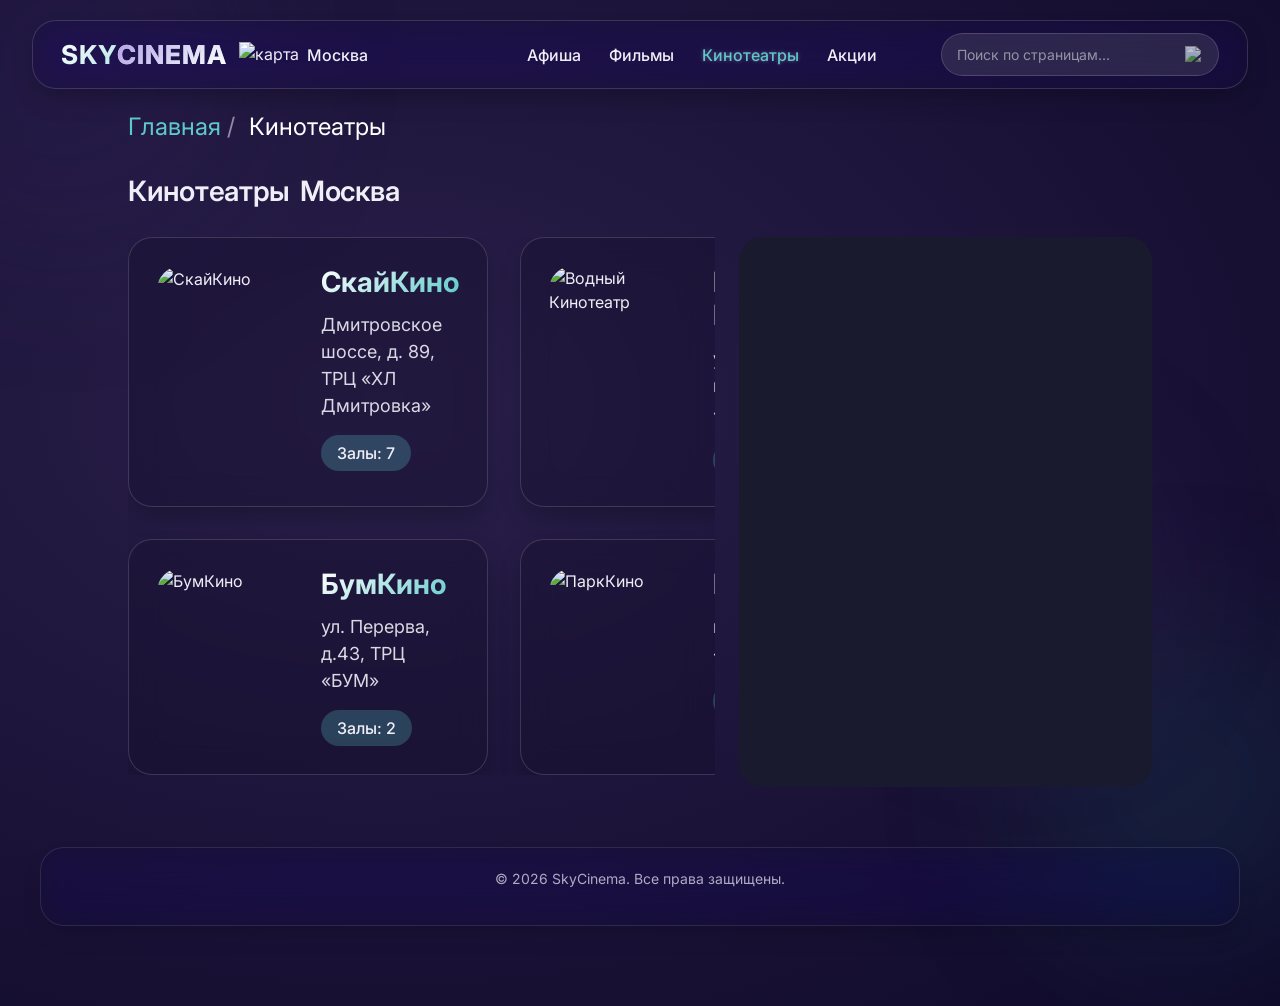
==== pages/cinema.html @ 468c53c6 "Add files via upload" ====
<!DOCTYPE html>
<html lang="ru">

<head>
    <meta charset="UTF-8">
    <meta name="viewport" content="width=device-width, initial-scale=1.0, user-scalable=yes">
    <title>SkyCinema — Кинотеатры</title>
    <link rel="stylesheet" href="../bootstrap/css/bootstrap.min.css">
    <link rel="stylesheet" href="../css/style.css">
    <link rel="stylesheet" href="../css/carts.css">
    <link rel="stylesheet" href="../css/modal.css">
    <link rel="stylesheet" href="../css/large.css">
    <link rel="stylesheet" href="../css/laptop.css">
    <link rel="stylesheet" href="../css/mobile.css">
    <link rel="shortcut icon" href="../media/favicon.ico">
    <script src="https://api-maps.yandex.ru/2.1/?apikey=a239d242-d6cf-4985-a459-db777a291348&lang=ru_RU"></script>
</head>

<body>
    <div class="orb orb-1"></div>
    <div class="orb orb-2"></div>
    <div class="orb orb-3"></div>

    <header class="glass">
        <div class="logo-city-group">
            <div class="logo">SKY<span>CINEMA</span></div>
            <div class="city-selector">
                <img src="../media/map.png" alt="карта" height="25">
                <select id="citySelectHeader" class="glass-select"></select>
            </div>
        </div>
        <nav>
            <ul>
                <li><a href="../index.html">Афиша</a></li>
                <li><a href="films.html">Фильмы</a></li>
                <li><a href="#" class="active">Кинотеатры</a></li>
                <li><a href="stocks.html">Акции</a></li>
            </ul>
        </nav>
        <div class="header-right">
            <div class="search-box">
                <input type="text" id="searchInput" placeholder="Поиск по страницам..." class="glass-input">
                <img src="../media/magnifier.png" alt="Поиск" class="search-icon">
            </div>
        </div>
    </header>

    <main class="cinemas-main">
        <div class="container-fluid px-lg-5 px-md-4 px-3">
            <div class="breadcrumbs">
                <a href="../index.html">Главная</a> /
                <span>Кинотеатры</span>
            </div>
            <h2 class="section-title">Кинотеатры <span id="currentCityName">Москвы</span></h2>
            <div class="row g-4">
                <div class="col-lg-7 col-md-12">
                    <div class="cinemas-list" id="cinemasList"></div>
                </div>
                <div class="col-lg-5 col-md-12">
                    <div class="cinemas-map">
                        <div id="map" style="height: 550px; width: 100%; border-radius: 24px;"></div>
                    </div>
                </div>
            </div>
        </div>
    </main>

    <footer class="glass">
        <p>© 2026 SkyCinema. Все права защищены.</p>
    </footer>

    <script src="../bootstrap/js/bootstrap.bundle.min.js"></script>
    <script src="../js/data.js"></script>
    <script src="../js/utils.js"></script>
    <script src="../js/header.js"></script>
    <script src="../js/cinema.js"></script>
</body>

</html>
---- css/style.css ----
@import url('https://fonts.googleapis.com/css2?family=Inter:opsz,wght@14..32,300;14..32,400;14..32,600;14..32,800&display=swap');

* {
    margin: 0;
    padding: 0;
    box-sizing: border-box;
}

:root {
    --deep-bg: #0a0718;
    --accent-soft-teal: #5dc9c9;
    --accent-muted-lavender: #b5a1e6;
    --glass-bg: rgba(20, 15, 45, 0.35);
    --glass-border: rgba(255, 255, 255, 0.15);
    --text-light: #f0eef7;
    --card-radius: 24px;
}

body {
    font-family: 'Inter', sans-serif;
    background: radial-gradient(ellipse at 30% 40%, #2a1f4a, #0f0a2a) !important;
    color: var(--text-light);
    min-height: 100vh;
    overflow-x: hidden;
    padding-bottom: 60px;
}

/* Орбы */
.orb {
    position: fixed;
    border-radius: 50%;
    filter: blur(80px);
    z-index: -2;
    opacity: 0.2;
    animation: floatOrb 30s infinite alternate ease-in-out;
}

.orb-1 {
    width: 30vw;
    height: 30vw;
    background: #3b2a6b;
    top: -15vh;
    left: -10vw;
}

.orb-2 {
    width: 25vw;
    height: 25vw;
    background: #1e5f6b;
    bottom: -5vh;
    right: -5vw;
    animation-delay: -10s;
}

.orb-3 {
    width: 20vw;
    height: 20vw;
    background: #6b3b7a;
    top: 50%;
    left: 70%;
    animation-duration: 40s;
    opacity: 0.15;
}

@keyframes floatOrb {
    0% { transform: translate(0, 0) scale(1); }
    100% { transform: translate(3%, 5%) scale(1.1); }
}

/* Glass-эффект */
.glass {
    background: var(--glass-bg);
    backdrop-filter: blur(16px) saturate(180%);
    -webkit-backdrop-filter: blur(16px);
    border: 1px solid var(--glass-border);
    border-radius: var(--card-radius);
    box-shadow: 0 12px 28px -8px rgba(0, 0, 0, 0.3);
}

/* Хедер (общий) */
header {
    display: flex;
    justify-content: space-between;
    align-items: center;
    padding: 12px 28px;
    margin: 20px 32px;
    position: sticky;
    top: 20px;
    z-index: 100;
    background: rgba(10, 7, 24, 0.55);
    backdrop-filter: blur(20px);
    border-radius: var(--card-radius);
}

.logo {
    font-size: 26px;
    font-weight: 750;
    letter-spacing: 1px;
    background: linear-gradient(135deg, #fff, var(--accent-soft-teal));
    -webkit-background-clip: text;
    background-clip: text;
    color: transparent;
}

.logo span {
    background: linear-gradient(135deg, var(--accent-muted-lavender), #fff);
    -webkit-background-clip: text;
    background-clip: text;
    color: transparent;
}

nav ul {
    display: flex;
    gap: 28px;
    list-style: none;
    margin: 0;
    padding: 0;
}

nav ul li a {
    text-decoration: none;
    color: var(--text-light);
    font-weight: 500;
    transition: 0.2s;
}

nav ul li a:hover,
nav ul li a.active {
    color: var(--accent-soft-teal);
    text-shadow: 0 0 4px rgba(255, 255, 255, 0.3);
}

.header-right {
    display: flex;
    align-items: center;
    gap: 20px;
}

/* Поиск */
.search-box {
    display: flex;
    align-items: center;
    gap: 8px;
    background: rgba(255, 255, 255, 0.1);
    backdrop-filter: blur(8px);
    border: 1px solid var(--glass-border);
    border-radius: 40px;
    padding: 4px 15px;
}

.glass-input {
    background: transparent;
    border: none;
    padding: 6px 0;
    width: 220px;
    color: white;
    font-family: inherit;
    font-size: 14px;
    outline: none;
}

.glass-input::placeholder {
    color: rgba(255, 255, 255, 0.5);
}

.search-icon {
    width: 18px;
    height: 18px;
    opacity: 0.7;
    cursor: pointer;
}

.glass-input:focus {
    border-color: var(--accent-soft-teal);
    background: rgba(255, 255, 255, 0.15);
}

/* Город */
.logo-city-group {
    display: flex;
    align-items: center;
    gap: 12px;
}

.city-selector {
    display: flex;
    align-items: center;
    gap: 4px;
    background: transparent !important;
    border: none !important;
    box-shadow: none !important;
    backdrop-filter: none !important;
    padding: 0;
}

.city-selector select {
    background: transparent !important;
    border: none !important;
    box-shadow: none !important;
    backdrop-filter: none !important;
    color: var(--text-light);
    font-weight: 500;
    font-size: 16px;
    padding: 4px 16px 4px 4px;
    width: auto;
    cursor: pointer;
    appearance: none;
    -webkit-appearance: none;
    -moz-appearance: none;
}

.city-selector select option {
    background: #1a1a2e;
    color: white;
}

.glass-select {
    background: rgba(255, 255, 255, 0.1);
    backdrop-filter: blur(8px);
    border: 1px solid var(--glass-border);
    border-radius: 60px;
    padding: 10px 24px;
    color: white;
    font-size: 18px;
    font-weight: 500;
    cursor: pointer;
    min-width: 160px;
}

.glass-select option {
    background: #1a1a2e;
    color: white;
}

/* Hero */
.hero {
    display: flex;
    justify-content: space-between;
    align-items: center;
    padding: 40px 48px;
    margin-top: 24px;
    background: linear-gradient(112deg, rgba(0, 0, 0, 0.6), rgba(30, 20, 50, 0.4)), url('../media/films/dune.png');
    background-size: cover;
    background-position: center 30%;
    border-radius: var(--card-radius);
}

.hero-content {
    max-width: 55%;
}

.hero h1 {
    font-size: 56px;
    font-weight: 800;
    line-height: 1.2;
    margin: 20px 0 12px;
}

.hero p {
    font-size: 16px;
    line-height: 1.5;
    opacity: 0.85;
    margin-bottom: 28px;
}

.hero-btns {
    display: flex;
    gap: 14px;
}

.btn-primary,
.btn-secondary {
    padding: 10px 28px;
    border-radius: 40px;
    font-weight: 700;
    border: none;
    cursor: pointer;
    transition: 0.2s;
}

.btn-primary {
    background: var(--accent-soft-teal);
    color: #0a0718;
    box-shadow: 0 0 6px rgba(93, 201, 201, 0.4);
}

.btn-primary:hover {
    transform: scale(1.02);
    background: #fff;
    color: black;
}

.btn-secondary {
    background: rgba(255, 255, 255, 0.1);
    backdrop-filter: blur(8px);
    border: 1px solid rgba(255, 255, 255, 0.25);
    color: white;
}
.btn-secondary:hover {
    background: rgba(255,255,255,0.3);
    color: white;
}

/* Основные секции */
main {
    padding: 0 80px;
}

.movie-grid {
    margin-top: 70px;
    margin-bottom: 70px;
}

.section-title {
    font-size: 28px;
    margin-bottom: 28px;
    font-weight: 600;
    letter-spacing: -0.3px;
    display: flex;
    align-items: center;
    gap: 10px;
}

/* Календарь (базовые стили) */
.calendar-glass {
    padding: 20px;
    border-radius: var(--card-radius);
}

.calendar-header {
    display: flex;
    justify-content: space-between;
    align-items: center;
    margin-bottom: 18px;
    font-weight: 600;
    font-size: 1.2rem;
}

.icon-btn {
    background: none;
    border: none;
    width: 32px;
    height: 32px;
    border-radius: 50%;
    cursor: pointer;
    display: flex;
    align-items: center;
    justify-content: center;
}

.icon-btn:hover {
    background: rgba(93, 201, 201, 0.3);
    transform: scale(1.05);
}

.calendar-weekdays {
    display: grid;
    grid-template-columns: repeat(7, 1fr);
    text-align: center;
    margin-bottom: 8px;
    font-weight: 500;
    font-size: 13px;
    opacity: 0.7;
}

.calendar-days {
    display: grid;
    grid-template-columns: repeat(7, 1fr);
    gap: 6px;
}

.calendar-day {
    aspect-ratio: 1;
    display: flex;
    align-items: center;
    justify-content: center;
    border-radius: 40px;
    background: rgba(255, 255, 255, 0.03);
    cursor: pointer;
    font-weight: 500;
    font-size: 14px;
    width: 44px;
    margin: 0 auto;
}

.calendar-day:not(.empty):hover {
    background: rgba(93, 201, 201, 0.25);
    transform: scale(1.02);
}

.calendar-day.selected {
    background: var(--accent-soft-teal);
    color: #0a0718;
    font-weight: bold;
    box-shadow: 0 0 6px rgba(93, 201, 201, 0.5);
}

.empty {
    background: none;
    cursor: default;
}

/* Блок расписания и сеансы */
.schedule-wrapper {
    display: flex;
    gap: 40px;
    flex-wrap: wrap;
    margin-top: 40px;
}

.sessions-container {
    flex: 1;
    min-width: 280px;
    padding: 20px;
}

.cinema-tabs {
    display: flex;
    flex-wrap: wrap;
    gap: 10px;
    margin-bottom: 20px;
}

.cinema-tab {
    background: rgba(255, 255, 255, 0.05);
    border: 1px solid var(--glass-border);
    border-radius: 40px;
    padding: 6px 18px;
    cursor: pointer;
    transition: 0.2s;
}

.cinema-tab.active {
    background: var(--accent-soft-teal);
    color: #0a0718;
    border-color: var(--accent-soft-teal);
}

.session-item {
    background: rgba(255, 255, 255, 0.05);
    border-radius: 20px;
    padding: 12px 15px;
    margin-bottom: 12px;
    display: flex;
    justify-content: space-between;
    align-items: center;
    flex-wrap: wrap;
    gap: 10px;
}

.session-time {
    font-weight: 700;
    font-size: 18px;
    color: var(--accent-soft-teal);
}

.session-movie {
    font-weight: 500;
    flex: 1;
}

.btn-buy {
    background: var(--accent-soft-teal);
    border: none;
    padding: 6px 20px;
    border-radius: 30px;
    color: #0a0718;
    cursor: pointer;
    font-weight: 600;
}

.btn-buy:disabled {
    background: #555;
    cursor: not-allowed;
    opacity: 0.5;
}

.btn-buy:hover {
    background: #fff;
    color: #0a0718;
}

#confirmTicket {
    background: var(--accent-soft-teal);
    color: #0a0718;
    border: none;
}
#confirmTicket:hover {
    background: #fff;
    color: #0a0718;
}

.placeholder {
    opacity: 0.6;
    font-style: italic;
    padding: 16px 0;
    font-size: 14px;
}

/* Страница отдельного фильма */
.movie-detail {
    display: flex;
    gap: 40px;
    padding: 30px;
    margin-top: 30px;
    margin-bottom: 30px;
    flex-wrap: wrap;
}
.movie-detail-poster {
    flex: 1 1 300px;
    min-width: 250px;
    max-width: 480px;
    margin-right: 6em;
    position: relative;
}
.movie-detail-poster img {
    width: 100%;
    height: auto;
    border-radius: 20px;
}
.movie-detail-info {
    flex: 1;
}
.movie-detail-info h1 {
    font-size: 32px;
    margin-bottom: 12px;
}
.detail-meta {
    display: flex;
    gap: 20px;
    margin: 15px 0;
    flex-wrap: wrap;
}
.detail-actors, .detail-description {
    margin-top: 15px;
}
.movie-schedule {
    margin-top: 30px;
}

/* Кастомная карусель */
.custom-carousel {
    position: relative;
    margin: 0 -10px;
    padding: 10px 0;
}
.carousel-track-wrapper {
    overflow: hidden;
    padding: 10px 0;
}
.carousel-track {
    display: flex;
    gap: 20px;
    transition: opacity 0.15s ease;
    justify-content: flex-start;
}
.carousel-track .movie-card {
    flex: 0 0 auto;
    width: 200px;
}
.carousel-track .movie-card:hover {
    transform: translateY(-6px);
    border-color: var(--accent-soft-teal);
}
.carousel-track .poster {
    width: 100%;
    aspect-ratio: 2 / 3;
    background-size: cover;
    background-position: center;
    border-radius: 18px;
    margin-bottom: 14px;
    position: relative;
}
.carousel-track .movie-info {
    flex: 1;
    display: flex;
    flex-direction: column;
}
.carousel-track .movie-info h3 {
    font-size: 15px;
    font-weight: 600;
    line-height: 1.3;
    margin-bottom: 6px;
    max-height: 40px;
    overflow: hidden;
    min-height: 40px;
}
.carousel-track .movie-info p {
    font-size: 13px;
    line-height: 1.4;
    opacity: 0.7;
    margin-bottom: 12px;
    max-height: 34px;
    overflow: hidden;
    min-height: 34px;
}
.carousel-track .card-footer {
    gap: 8px;
    padding-top: 8px;
}
.gallery-prev, .gallery-next {
    background: rgba(0, 0, 0, 0.7);
    border: 2px solid var(--accent-soft-teal);
    color: var(--accent-soft-teal);
    font-size: 28px;
    font-weight: bold;
    width: 32px;
    height: 32px;
    border-radius: 50%;
    cursor: pointer;
    transition: 0.2s;
    display: flex;
    align-items: center;
    justify-content: center;
    flex-shrink: 0;
}
.gallery-prev:hover, .gallery-next:hover {
    background: var(--accent-soft-teal);
    color: #0a0718;
}
.movie-gallery {
    margin-top: 15px;
}
.gallery-carousel {
    display: flex;
    align-items: center;
    justify-content: center;
    gap: 12px;
}
.gallery-track {
    flex: 1;
    max-width: 400px;
    height: auto;
    aspect-ratio: 16 / 9;
    overflow: hidden;
    border-radius: 20px;
    background: rgba(0,0,0,0.2);
}
.gallery-track .gallery-img {
    width: 100%;
    height: 100%;
    object-fit: cover;
    display: none;
    border-radius: 20px;
}
.gallery-track .gallery-img:first-child {
    display: block;
}
.carousel-track .movie-year {
    padding: 4px 10px;
    font-size: 12px;
}
.carousel-track .btn-card {
    padding: 5px 12px;
    font-size: 12px;
}
.carousel-track .age-badge {
    top: 12px;
    right: 12px;
    padding: 4px 10px;
    font-size: 12px;
}
.carousel-btn {
    position: absolute;
    top: 50%;
    transform: translateY(-50%);
    background: rgba(0,0,0,0.6);
    border: none;
    color: white;
    font-size: 28px;
    width: 36px;
    height: 56px;
    cursor: pointer;
    border-radius: 30px;
    z-index: 10;
    display: flex;
    align-items: center;
    justify-content: center;
    transition: 0.2s;
}
.carousel-btn:hover {
    background: var(--accent-soft-teal);
    color: #0a0718;
}
.prev-btn {
    left: -20px;
}
.next-btn {
    right: -20px;
}

@media (max-width: 768px) {
    .movie-detail {
        flex-direction: column;
        align-items: center;
        text-align: center;
    }
    .movie-detail-poster {
        flex: 0 0 auto;
        max-width: 200px;
    }
}

#map {
    width: 100%;
    height: 550px;
    border-radius: 24px;
    background: #1a1a2e;
}

/* Футер */
footer {
    text-align: center;
    padding: 20px;
    margin: 60px 40px 20px;
    font-size: 14px;
    opacity: 0.7;
}

/* Общие адаптивные корректировки (не переопределяющие основные) */
@media (max-width: 1500px) {
    main {
        padding: 0 60px;
    }
}

/* Сетка акций */
.stocks-grid {
    display: grid;
    gap: 32px;
    margin-top: 30px;
    grid-template-columns: repeat(3, 1fr);
}
.stock-card {
    position: relative;
    height: 380px;
    overflow: hidden;
    cursor: pointer;
    padding: 0 !important;
    transition: all 0.4s cubic-bezier(0.175, 0.885, 0.32, 1.275);
    border: 1px solid var(--glass-border);
}
.stock-card::before {
    content: '';
    position: absolute;
    top: 0; left: 0; width: 100%; height: 100%;
    background: radial-gradient(circle at var(--x, 50%) var(--y, 50%), rgba(93, 201, 201, 0.3) 0%, transparent 60%);
    opacity: 0;
    transition: opacity 0.3s;
    pointer-events: none;
    z-index: 2;
}
.stock-card:hover {
    transform: translateY(-10px);
    border-color: var(--accent-soft-teal);
    box-shadow: 0 15px 45px rgba(93, 201, 201, 0.2);
}
.stock-card:hover::before { opacity: 1; }
.stock-card img {
    width: 100%; height: 100%;
    object-fit: cover;
    transition: transform 0.6s ease;
}
.stock-card:hover img { transform: scale(1.08); }
.stock-info {
    position: absolute; bottom: 0; width: 100%;
    padding: 25px;
    background: linear-gradient(to top, rgba(10, 7, 24, 0.9), transparent);
    backdrop-filter: blur(8px);
    z-index: 3;
}

/* Страница конкретной акции */
.breadcrumbs {
    margin: 20px 0 30px;
    font-size: 1.5em;
    color: rgba(255, 255, 255, 0.5);
}
.breadcrumbs a { color: var(--accent-soft-teal); text-decoration: none; }
.breadcrumbs span { color: white; margin-left: 8px; }
.stock-hero {
    width: 100%;
    height: 500px;
    border-radius: var(--card-radius);
    overflow: hidden;
    margin-bottom: 40px;
    border: 1px solid var(--glass-border);
}
.stock-hero img { width: 100%; height: 100%; object-fit: cover; }
.stock-detail-content h1 {
    font-size: 48px;
    font-weight: 800;
    margin-bottom: 25px;
    background: linear-gradient(135deg, #fff, var(--accent-soft-teal));
    -webkit-background-clip: text;
    background-clip: text;
    color: transparent;
}
.stock-description {
    font-size: 18px;
    line-height: 1.8;
    padding: 40px;
    max-width: 900px;
}
@media (max-width: 1500px) { .stocks-grid { grid-template-columns: repeat(3, 1fr); } }
@media (max-width: 992px) { .stocks-grid { grid-template-columns: repeat(2, 1fr); } }
@media (max-width: 767px) {
    .stocks-grid { grid-template-columns: 1fr; }
    .stock-hero { height: 300px; }
    .stock-detail-content h1 { font-size: 32px; }
}

/* Двухколоночная страница акции */
.stock-detail-two-columns {
    display: flex;
    gap: 48px;
    align-items: flex-start;
    margin: 30px 0 60px;
    flex-wrap: wrap;
}
.stock-image-col {
    flex: 1;
    min-width: 280px;
    border-radius: var(--card-radius);
    overflow: hidden;
    border: 1px solid var(--glass-border);
}
.stock-image-col img {
    width: 100%;
    height: auto;
    display: block;
    object-fit: cover;
}
.stock-text-col {
    flex: 1;
    min-width: 280px;
}
.stock-text-col h1 {
    font-size: 48px;
    font-weight: 800;
    margin-bottom: 24px;
    background: linear-gradient(135deg, #fff, var(--accent-soft-teal));
    -webkit-background-clip: text;
    background-clip: text;
    color: transparent;
}
.stock-full-desc {
    font-size: 18px;
    line-height: 1.7;
    color: var(--text-light);
}
@media (max-width: 768px) {
    .stock-detail-two-columns {
        flex-direction: column;
        gap: 24px;
    }
    .stock-text-col h1 {
        font-size: 32px;
    }
}

/* Стили для группировки сеансов */
.session-date-group {
    font-size: 1.2rem;
    margin: 20px 0 10px;
    padding-bottom: 5px;
    border-bottom: 1px solid rgba(255,255,255,0.2);
}
.session-cinema-group {
    margin: 15px 0 10px 15px;
}
.session-cinema-group strong {
    display: block;
    margin-bottom: 8px;
    color: var(--accent-soft-teal);
}
.session-item {
    margin-left: 20px;
    margin-bottom: 8px;
}


/* Фикс шапки на мобильных */
@media (max-width: 767px) {
    .desktop-nav {
        display: none !important;
    }
    .mobile-menu {
        display: none;
    }
    .mobile-menu.open {
        display: block !important;
    }
}
---- css/carts.css ----
/* carts.css — карточки фильмов (базовые стили для средних экранов) */

.movie-card {
    transition: transform 0.25s ease, box-shadow 0.25s ease;
    overflow: visible;
}

.movie-card:hover {
    transform: translateY(-6px);
    border-color: var(--accent-soft-teal);
    box-shadow: 0 16px 24px -10px rgba(93, 201, 201, 0.15);
}

.poster {
    position: relative;
}

.age-badge {
    position: absolute;
    top: 10px;
    right: 10px;
    background: rgba(0, 0, 0, 0.75);
    backdrop-filter: blur(4px);
    padding: 4px 8px;
    border-radius: 20px;
    font-size: 11px;
    font-weight: 700;
    color: white;
    border-left: 2px solid #5dc9c9;
    letter-spacing: 0.5px;
    z-index: 2;
}

.card-footer {
    display: flex;
    justify-content: space-between;
    align-items: center;
    flex-wrap: wrap;
    gap: 8px;
    margin-top: auto;
    padding-top: 8px;
}

.movie-year {
    background: rgba(255, 255, 255, 0.08);
    padding: 3px 8px;
    border-radius: 30px;
    font-size: 11px;
}

.btn-card {
    background: var(--glass-bg);
    border: 1px solid var(--accent-soft-teal);
    color: var(--accent-soft-teal);
    padding: 6px 16px;
    border-radius: 40px;
    cursor: pointer;
    font-weight: 600;
    font-size: 13px;
    transition: 0.2s;
}

.btn-card:hover {
    background: var(--accent-soft-teal);
    color: #0a0718;
}

/* Сетка для страницы "Фильмы" (базовые размеры) */
.movies-grid {
    display: grid;
    gap: 28px;
    margin-bottom: 20px;
    margin-top: 30px;
}

@media (max-width: 767px) {
    .movies-grid {
        grid-template-columns: repeat(2, 1fr);
        gap: 16px;
    }
}

@media (min-width: 768px) and (max-width: 1199px) {
    .movies-grid {
        grid-template-columns: repeat(3, 1fr);
        gap: 20px;
    }
}

@media (min-width: 1200px) and (max-width: 1499px) {
    .movies-grid {
        grid-template-columns: repeat(5, 1fr);
        gap: 24px;
    }
}

@media (min-width: 1500px) {
    .movies-grid {
        grid-template-columns: repeat(8, 1fr);
        gap: 24px;
    }
}

.movies-grid .movie-card {
    display: flex;
    flex-direction: column;
    height: 100%;
    padding: 16px;
    overflow: visible;
    background: var(--glass-bg);
    backdrop-filter: blur(16px);
    border: 1px solid var(--glass-border);
    border-radius: var(--card-radius);
    transition: transform 0.25s ease, box-shadow 0.25s ease;
    min-width: 0;
}

.movies-grid .movie-card:hover {
    transform: translateY(-6px);
    border-color: var(--accent-soft-teal);
    box-shadow: 0 16px 24px -10px rgba(93, 201, 201, 0.15);
}

.movies-grid .poster {
    width: 100%;
    aspect-ratio: 2 / 3;
    background-size: cover;
    background-position: center;
    border-radius: 18px;
    margin-bottom: 14px;
    position: relative;
    flex-shrink: 0;
}

.movies-grid .movie-info {
    flex: 1;
    display: flex;
    flex-direction: column;
    gap: 6px;
    overflow: hidden;
}

.movies-grid .movie-info h3 {
    font-size: 18px;
    font-weight: 600;
    line-height: 1.3;
    margin-bottom: 4px;
    display: -webkit-box;
    -webkit-box-orient: vertical;
    overflow: hidden;
    word-break: break-word;
}

.movies-grid .movie-info p {
    font-size: 13px;
    line-height: 1.4;
    opacity: 0.7;
    margin-bottom: 8px;
    display: -webkit-box;
    -webkit-box-orient: vertical;
    overflow: hidden;
    word-break: break-word;
}

.movies-grid .age-badge {
    top: 12px;
    right: 12px;
    padding: 4px 10px;
    font-size: 12px;
}

.movies-grid .card-footer {
    display: flex;
    justify-content: space-between;
    align-items: center;
    flex-wrap: wrap;
    gap: 8px;
    margin-top: auto;
    padding-top: 8px;
    border-top: 1px solid rgba(255, 255, 255, 0.1);
}

.movies-grid .movie-year {
    background: rgba(255, 255, 255, 0.08);
    padding: 4px 10px;
    border-radius: 30px;
    font-size: 12px;
    overflow: hidden;
    text-overflow: ellipsis;
    max-width: 100%;
    word-break: break-word
}

.movies-grid .btn-card {
    background: var(--glass-bg);
    border: 1px solid var(--accent-soft-teal);
    color: var(--accent-soft-teal);
    padding: 5px 12px;
    border-radius: 40px;
    cursor: pointer;
    font-weight: 600;
    font-size: 12px;
    transition: 0.2s;
    white-space: nowrap;
}

.movies-grid .btn-card:hover {
    background: var(--accent-soft-teal);
    color: #0a0718;
}

/* Заголовок страницы фильмов с фильтрами */
.films-header {
    display: flex;
    justify-content: space-between;
    align-items: center;
    margin-bottom: 20px;
    flex-wrap: wrap;
    gap: 15px;
}

.films-header .section-title {
    margin-bottom: 0;
}

.filter-icon {
    display: flex;
    align-items: center;
    gap: 8px;
    background: rgba(255, 255, 255, 0.1);
    backdrop-filter: blur(8px);
    padding: 8px 16px;
    border-radius: 40px;
    cursor: pointer;
    transition: 0.2s;
}

.filter-icon:hover {
    background: rgba(93, 201, 201, 0.2);
}

.filter-icon img {
    width: 20px;
    height: 20px;
}

.filter-icon span {
    font-size: 14px;
    font-weight: 500;
}

/* Кастомная карусель (базовые стили для средних экранов) */
.custom-carousel {
    position: relative;
    margin: 0 -10px;
    padding: 10px 0;
    padding-bottom: 15px;
}

.carousel-track-wrapper {
    overflow: hidden;
    padding: 10px 0;
}

.carousel-track {
    display: flex;
    gap: 20px;
    transition: opacity 0.15s ease;
    justify-content: space-between;
}

.carousel-track .movie-card {
    flex: 0 0 auto;
    width: 230px;
    display: flex;
    flex-direction: column;
    padding: 14px;
    background: var(--glass-bg);
    backdrop-filter: blur(16px);
    border: 1px solid var(--glass-border);
    border-radius: var(--card-radius);
}

.carousel-track .movie-card:hover {
    transform: translateY(-6px);
    border-color: var(--accent-soft-teal);
}

.carousel-track .poster {
    width: 100%;
    aspect-ratio: 2 / 3;
    background-size: cover;
    background-position: center;
    border-radius: 18px;
    margin-bottom: 14px;
    position: relative;
}

.carousel-track .movie-info {
    flex: 1;
    display: flex;
    flex-direction: column;
}

.carousel-track .movie-info h3 {
    font-size: 15px;
    font-weight: 600;
    line-height: 1.3;
    margin-bottom: 6px;
    max-height: 40px;
    overflow: hidden;
    min-height: 40px;
}

.carousel-track .movie-info p {
    font-size: 13px;
    line-height: 1.4;
    opacity: 0.7;
    margin-bottom: 12px;
    max-height: 34px;
    overflow: hidden;
    min-height: 34px;
}

.carousel-track .card-footer {
    gap: 8px;
    padding-top: 8px;
}

.carousel-track .movie-year {
    padding: 4px 10px;
    font-size: 12px;
}

.carousel-track .btn-card {
    padding: 5px 12px;
    font-size: 12px;
}

.carousel-track .age-badge {
    top: 12px;
    right: 12px;
    padding: 4px 10px;
    font-size: 12px;
}

.carousel-btn {
    position: absolute;
    top: 50%;
    transform: translateY(-50%);
    background: rgba(0, 0, 0, 0.6);
    border: none;
    color: white;
    font-size: 32px;
    width: 40px;
    height: 60px;
    cursor: pointer;
    border-radius: 30px;
    backdrop-filter: blur(4px);
    z-index: 10;
    transition: 0.2s;
}

.carousel-btn:hover {
    background: var(--accent-soft-teal);
    color: #0a0718;
}

.prev-btn {
    left: -20px;
}

.next-btn {
    right: -20px;
}

/* Блок фильтров */
.filters-group {
    display: flex;
    gap: 12px;
    align-items: center;
}

.filter-btn {
    background: rgba(255, 255, 255, 0.08);
    border: 1px solid var(--glass-border);
    border-radius: 40px;
    padding: 6px 18px;
    color: var(--text-light);
    cursor: pointer;
    transition: 0.2s;
    font-weight: 500;
}

.filter-btn:hover {
    background: rgba(93, 201, 201, 0.3);
    border-color: var(--accent-soft-teal);
}

.load-more-btn {
    display: flex;
    justify-content: center;
    align-items: center;
    gap: 8px;
    margin: 40px auto;
    padding: 10px 24px;
    background: rgba(255, 255, 255, 0.05);
    border: 1px solid var(--glass-border);
    border-radius: 50px;
    width: fit-content;
    cursor: pointer;
    transition: 0.2s;
    font-weight: 600;
}

.load-more-btn:hover {
    background: rgba(93, 201, 201, 0.2);
    border-color: var(--accent-soft-teal);
    transform: scale(1.02);
}

.upcoming-title {
    margin-top: 60px;
}

/* Страница кинотеатров */
/* Страница кинотеатров */
.cinemas-main {
    padding: 0 80px;
}

.cinemas-container {
    display: flex;
    gap: 30px;
    margin-top: 30px;
    flex-wrap: wrap;
}

.cinemas-list {
    flex: 2;
    /* список занимает 2/3 ширины */
    min-width: 350px;
    max-height: 600px;
    overflow-y: auto;
    padding-right: 15px;
}

.cinemas-grid {
    display: grid;
    grid-template-columns: repeat(2, 1fr);
    gap: 32px;
}

.cinema-card {
    display: flex;
    gap: 24px;
    padding: 28px;
    background: var(--glass-bg);
    backdrop-filter: blur(16px);
    border: 1px solid var(--glass-border);
    border-radius: var(--card-radius);
    transition: transform 0.25s ease, border-color 0.25s ease;
}

.cinema-card:hover {
    transform: translateY(-4px);
    border-color: var(--accent-soft-teal);
}

.cinema-card-image {
    flex-shrink: 0;
    width: 140px;
    height: 140px;
    border-radius: 24px;
    overflow: hidden;
}

.cinema-card-image img {
    width: 100%;
    height: 100%;
    object-fit: cover;
}

.cinema-card-info {
    flex: 1;
}

.cinema-card-info h3 {
    font-size: 28px;
    font-weight: 700;
    margin-bottom: 12px;
    background: linear-gradient(135deg, #fff, var(--accent-soft-teal));
    -webkit-background-clip: text;
    background-clip: text;
    color: transparent;
}

.cinema-card-info p {
    font-size: 18px;
    opacity: 0.9;
    margin-bottom: 16px;
    line-height: 1.5;
}

.cinema-halls {
    font-size: 16px;
    background: rgba(93, 201, 201, 0.25);
    padding: 6px 16px;
    border-radius: 40px;
    display: inline-block;
    font-weight: 500;
}

.cinemas-map {
    flex: 1;
    /* карта занимает 1/3 ширины */
    min-width: 300px;
}

#map {
    height: 550px;
    border-radius: 24px;
    overflow: hidden;
    background: #1a1a2e;
}

@media (max-width: 992px) {
    .cinemas-container {
        flex-direction: column;
    }

    .cinemas-list {
        flex: auto;
        max-height: none;
    }

    .cinemas-grid {
        grid-template-columns: repeat(2, 1fr);
    }
}

@media (max-width: 600px) {
    .cinemas-grid {
        grid-template-columns: 1fr;
    }

    .cinema-card {
        flex-direction: column;
        text-align: center;
    }

    .cinema-card-image {
        margin: 0 auto;
    }
}

/* Сетка акций */
.stocks-grid {
    display: grid;
    gap: 32px;
    margin-top: 30px;
    grid-template-columns: repeat(3, 1fr);
    /* По умолчанию 3 колонки */
}

.stock-card {
    position: relative;
    height: 380px;
    /* Фиксированная высота для стройности сетки */
    overflow: hidden;
    padding: 0 !important;
    /* Убираем внутренние отступы glass-класса */
    transition: transform 0.3s ease, border-color 0.3s ease;
    display: flex;
    flex-direction: column;
}

.stock-card:hover {
    transform: translateY(-8px);
    border-color: var(--accent-soft-teal);
    box-shadow: 0 20px 40px rgba(0, 0, 0, 0.4);
}

.stock-card img {
    width: 100%;
    height: 100%;
    object-fit: cover;
    transition: transform 0.5s ease;
}

.stock-card:hover img {
    transform: scale(1.05);
}

.stock-info {
    position: absolute;
    bottom: 0;
    left: 0;
    width: 100%;
    padding: 24px;
    background: rgba(10, 7, 24, 0.6);
    /* Полупрозрачный темный фон */
    backdrop-filter: blur(12px);
    border-top: 1px solid var(--glass-border);
}

.stock-info h3 {
    margin: 0;
    font-size: 20px;
    font-weight: 600;
    color: white;
    line-height: 1.3;
}
---- css/modal.css ----
/* month-year modal (окно выбора месяца/года) */
.month-year-modal {
    position: absolute;
    z-index: 2000;
    visibility: hidden;
    opacity: 0;
    transition: visibility 0.2s, opacity 0.2s;
    min-width: 260px;
}
.month-year-modal.active {
    visibility: visible;
    opacity: 1;
}
.month-year-panel {
    background: rgba(26, 26, 46, 0.95);
    backdrop-filter: blur(20px);
    border-radius: 20px;
    padding: 16px;
    width: 280px;
    text-align: center;
    box-shadow: 0 10px 30px rgba(0, 0, 0, 0.4);
    border: 1px solid var(--glass-border);
}
.month-year-panel .years-row {
    display: flex;
    justify-content: space-between;
    align-items: center;
    margin-bottom: 15px;
    gap: 10px;
}
.month-year-panel .year-display {
    font-size: 18px;
    font-weight: 600;
    color: var(--text-light);
    flex: 1;
}
.months-grid {
    display: grid;
    grid-template-columns: repeat(3, 1fr);
    gap: 10px;
    margin: 15px 0;
}
.month-btn {
    background: rgba(255, 255, 255, 0.08);
    border: 1px solid var(--glass-border);
    color: var(--text-light);
    padding: 8px;
    border-radius: 30px;
    cursor: pointer;
    transition: 0.2s;
    font-size: 14px;
}
.month-btn:hover {
    background: rgba(93, 201, 201, 0.3);
    border-color: var(--accent-soft-teal);
    transform: scale(1.02);
}
.month-year-panel .close-modal-btn {
    margin-top: 12px;
    width: 100%;
    padding: 8px;
    font-size: 14px;
}

/* основное модальное окно выбора места */
.modal-content.glass-modal {
    background: radial-gradient(ellipse at 30% 40%, #2a1f4a, #0f0a2a) !important;
    backdrop-filter: blur(16px) !important;
    border: 1px solid var(--glass-border) !important;
    border-radius: 28px !important;
    color: var(--text-light) !important;
    box-shadow: 0 25px 45px rgba(0, 0, 0, 0.4) !important;
    max-height: 90vh;
    overflow-y: auto;
}
.glass-modal .modal-header {
    border-bottom: 1px solid var(--glass-border);
    padding: 1rem 1.5rem;
}
.glass-modal .modal-header .modal-title {
    color: var(--text-light);
    font-weight: 700;
    font-size: 1.5rem;
}
.glass-modal .btn-close {
    filter: invert(1);
    opacity: 0.8;
}
.glass-modal .modal-body {
    padding: 1.5rem;
}
.movie-info-modal {
    text-align: left;
    margin-bottom: 20px;
}
.movie-info-modal .poster {
    width: 100%;
    max-width: 200px;
    margin: 0 auto 15px;
    border-radius: 16px;
    overflow: hidden;
}
.movie-info-modal .poster img {
    width: 100%;
    height: auto;
    display: block;
    border-radius: 16px;
}
.movie-info-modal h3 {
    font-size: 1.4rem;
    font-weight: 700;
    margin-bottom: 12px;
}
.movie-info-modal .movie-meta {
    margin: 8px 0;
    font-size: 0.85rem;
    color: rgba(255, 255, 255, 0.8);
    display: flex;
    flex-wrap: wrap;
    gap: 8px;
}
.movie-info-modal .movie-meta span {
    display: inline-block;
    margin-right: 12px;
}
.calendar-icon {
    width: 18px;
    height: 18px;
    margin-right: 8px;
    vertical-align: middle;
}
.age-restriction {
    margin-top: 12px;
    padding-top: 8px;
    border-top: 1px solid var(--glass-border);
    font-size: 0.75rem;
    color: rgba(255, 255, 255, 0.6);
}
.movie-info-left {
    border-right: 1px solid var(--glass-border);
    padding-right: 20px;
}
.hall-right {
    padding-left: 20px;
}
.hall-scheme {
    margin: 20px 0;
    text-align: center;
}
.screen-img {
    width: 100%;
    max-width: 600px;
    height: auto;
    margin: 0 auto 20px;
    display: block;
}
.seats-container {
    display: flex;
    flex-direction: column;
    gap: 8px;
    align-items: center;
    max-height: 400px;
    overflow-y: auto;
    padding: 5px;
}
.seat-row {
    display: flex;
    justify-content: center;
    gap: 6px;
    align-items: center;
    flex-wrap: wrap;
}
.row-label {
    width: 45px;
    text-align: right;
    font-size: 12px;
    font-weight: 500;
    color: rgba(255, 255, 255, 0.6);
}
.seat {
    width: 32px;
    height: 32px;
    background: rgba(220, 220, 255, 0.15);
    border: 1px solid rgba(255, 255, 255, 0.3);
    border-radius: 8px;
    display: flex;
    align-items: center;
    justify-content: center;
    cursor: pointer;
    transition: 0.2s;
    font-size: 11px;
    font-weight: 500;
    color: var(--text-light);
}
.seat.free:hover {
    background: rgba(93, 201, 201, 0.6);
    transform: scale(1.02);
}
.seat.selected {
    background: var(--accent-soft-teal);
    color: #0a0718;
    border-color: #fff;
    box-shadow: 0 0 8px var(--accent-soft-teal);
}
.seat.taken {
    background: rgba(255, 80, 80, 0.5);
    border-color: #ff8080;
    cursor: not-allowed;
    opacity: 0.8;
}
.legend {
    display: flex;
    justify-content: center;
    gap: 20px;
    margin: 20px 0;
    font-size: 11px;
    flex-wrap: wrap;
}
.seat-demo {
    display: inline-block;
    width: 22px;
    height: 22px;
    border-radius: 6px;
    margin-right: 5px;
    vertical-align: middle;
}
.seat-demo.free {
    background: rgba(220, 220, 255, 0.15);
    border: 1px solid rgba(255, 255, 255, 0.3);
}
.seat-demo.selected {
    background: var(--accent-soft-teal);
}
.seat-demo.taken {
    background: rgba(255, 80, 80, 0.5);
    border: 1px solid #ff8080;
}
.price-seat-info {
    display: flex;
    justify-content: space-between;
    align-items: center;
    gap: 15px;
    margin: 15px 0;
    flex-wrap: wrap;
}
.selected-seat-info {
    text-align: center;
    padding: 10px 15px;
    background: rgba(255, 255, 255, 0.05);
    border-radius: 30px;
    font-weight: 500;
    font-size: 14px;
}
.ticket-price {
    font-size: 1.2rem;
    font-weight: 700;
    color: var(--accent-soft-teal);
}
.modal-footer-buttons {
    display: flex;
    justify-content: flex-end;
    gap: 12px;
    margin-top: 20px;
}
.email-field {
    margin: 15px 0;
    display: flex;
    flex-direction: column;
    gap: 8px;
}
.email-field label {
    font-size: 14px;
    opacity: 0.8;
}
.email-field input {
    background: rgba(255,255,255,0.15);
    border: 1px solid var(--glass-border);
    border-radius: 40px;
    padding: 12px 15px;
    width: 100%;
    color: white;
}
.email-field input:focus {
    border-color: var(--accent-soft-teal);
    outline: none;
}
.email-field input.error {
    border-color: #ff5050;
    background: rgba(255,80,80,0.1);
}
.email-field .error-message {
    color: #ff5050;
    font-size: 12px;
    margin-top: 4px;
    display: none;
}
.modal-xl {
    max-width: 90vw;
    width: auto;
    margin: 1rem auto;
}

/* === Тосты (уведомления в правом нижнем углу) === */
.toast-container {
    position: fixed;
    bottom: 20px;
    right: 20px;
    z-index: 1100;
    display: flex;
    flex-direction: column;
    gap: 10px;
}
.toast-notification {
    background: rgba(26, 26, 46, 0.95);
    backdrop-filter: blur(16px);
    border: 1px solid var(--accent-soft-teal);
    border-radius: 16px;
    padding: 14px 20px;
    min-width: 260px;
    max-width: 350px;
    box-shadow: 0 8px 20px rgba(0,0,0,0.3);
    animation: slideIn 0.3s ease;
    color: var(--text-light);
}
.toast-notification.success {
    border-left: 4px solid var(--accent-soft-teal);
}
.toast-notification.error {
    border-left: 4px solid #ff5050;
}
.toast-notification .toast-title {
    font-weight: 700;
    margin-bottom: 5px;
    font-size: 1rem;
}
.toast-notification .toast-message {
    font-size: 0.85rem;
    opacity: 0.9;
}
.toast-notification .toast-link {
    display: inline-block;
    margin-top: 8px;
    color: var(--accent-soft-teal);
    text-decoration: none;
    font-size: 0.8rem;
}
.toast-notification .toast-link:hover {
    text-decoration: underline;
}

/* Модальное окно успешной покупки */
#successModal .modal-content {
    text-align: center;
}
.success-icon {
    width: 80px;
    margin: 0 auto 20px;
}
.success-title {
    font-size: 28px;
    font-weight: 700;
    margin-bottom: 15px;
    background: linear-gradient(135deg, #fff, var(--accent-soft-teal));
    -webkit-background-clip: text;
    background-clip: text;
    color: transparent;
}
.success-details {
    font-size: 16px;
    margin-bottom: 25px;
    opacity: 0.9;
}
.success-rating {
    margin: 25px 0;
    padding: 15px;
    background: rgba(255,255,255,0.05);
    border-radius: 20px;
}
.success-rating p {
    margin-bottom: 10px;
    font-size: 14px;
}
.rating-stars {
    display: flex;
    justify-content: center;
    gap: 8px;
}
.rating-stars span {
    font-size: 28px;
    cursor: pointer;
    transition: 0.2s;
    color: rgba(255,255,255,0.3);
}
.rating-stars span:hover,
.rating-stars span.active {
    color: #ffc107;
}
.success-buttons {
    display: flex;
    justify-content: center;
    gap: 15px;
    margin-top: 20px;
    flex-wrap: wrap;
}
.success-buttons .btn {
    padding: 10px 24px;
    border-radius: 40px;
    font-weight: 600;
}
.btn-vk {
    background: var(--accent-soft-teal);
    color: #0a0718;
}
.btn-vk:hover {
    background: #fff;
}
.btn-close-modal {
    background: rgba(255,255,255,0.1);
    color: white;
    border: 1px solid var(--glass-border);
}
.btn-close-modal:hover {
    color: black;
    background: white;
}
.month-year-modal {
    z-index: 10000;
}
@media (max-width: 767px) {
    .month-year-modal {
        width: 90%;
        max-width: 300px;
    }
    .month-year-panel {
        width: 100%;
    }
}
@keyframes slideIn {
    from {
        transform: translateX(100%);
        opacity: 0;
    }
    to {
        transform: translateX(0);
        opacity: 1;
    }
}

/* Адаптация модалки */
@media (max-width: 768px) {
    .movie-info-left {
        border-right: none;
        border-bottom: 1px solid var(--glass-border);
        margin-bottom: 20px;
        padding-bottom: 20px;
    }
    .hall-right {
        padding-left: 0;
    }
    .price-seat-info {
        flex-direction: column;
        align-items: flex-start;
    }
    .seat {
        width: 28px;
        height: 28px;
        font-size: 10px;
    }
    .row-label {
        width: 35px;
        font-size: 10px;
    }
    .modal-xl {
        margin: 10px;
    }
    .toast-notification {
        min-width: 220px;
        padding: 10px 16px;
    }
        .stocks-grid {
        grid-template-columns: 1fr; /* Одна карточка в строке */
        gap: 20px;
    }
    .stock-card {
        height: 280px; /* Чуть уменьшим высоту на мобилках */
    }
}
@media (max-width: 1200px) {
    .modal-xl {
        max-width: 95%;
        margin: 1rem auto;
    }
}
---- css/large.css ----
/* large.css — для очень широких экранов (≥1500px) */

/* Карусель: увеличенные карточки */
@media (min-width: 1500px) {
    .carousel-track .movie-card {
        width: 270px;
        padding: 16px;
    }

    .carousel-track .movie-info h3 {
        font-size: 17px;
        max-height: 44px;
        min-height: 44px;
    }

    .carousel-track .movie-info p {
        font-size: 14px;
        max-height: 36px;
        min-height: 36px;
    }

    .carousel-track .movie-year {
        font-size: 13px;
        padding: 4px 12px;
    }

    .carousel-track .btn-card {
        font-size: 13px;
        padding: 6px 14px;
    }

    .carousel-track .age-badge {
        font-size: 13px;
        padding: 4px 10px;
    }

    /* Модальное окно */
    .modal-xl {
        max-width: 85vw;
    }

    .glass-modal .modal-body {
        padding: 2rem;
    }

    .movie-info-modal h3 {
        font-size: 1.8rem;
    }

    .movie-info-modal .poster {
        max-width: 280px;
    }

    .calendar-icon {
        width: 24px;
        height: 24px;
    }

    .movie-info-modal .movie-meta {
        font-size: 1.1rem;
        margin: 10px 0;
    }

    .age-restriction {
        font-size: 0.9rem;
    }

    .seat {
        width: 38px;
        height: 38px;
        font-size: 13px;
    }

    .row-label {
        width: 50px;
        font-size: 14px;
    }

    .legend {
        font-size: 14px;
        gap: 30px;
    }

    .selected-seat-info {
        font-size: 16px;
        padding: 12px 20px;
    }

    .ticket-price {
        font-size: 1.5rem;
    }

    .modal-footer-buttons .btn {
        padding: 10px 24px;
        font-size: 1rem;
    }

    .movie-detail-poster {
        flex: 1 1 400px;
        min-width: 350px;
        max-width: 580px;
        margin-right: 30em;
        position: relative;
    }
}

/* Для экранов ≥1600px (ещё крупнее) */
@media (min-width: 1600px) {

    .screen-img {
        max-width: 600px;
    }

    .modal-xl {
        max-width: 70vw;
    }

    .movie-info-modal h3 {
        font-size: 2rem;
    }

    .movie-info-modal .movie-meta {
        font-size: 1.2rem;
    }

    .seat {
        width: 45px;
        height: 45px;
        font-size: 14px;
    }

    .row-label {
        width: 60px;
        font-size: 16px;
    }

    .legend {
        font-size: 15px;
    }

    .selected-seat-info {
        font-size: 18px;
    }

    .ticket-price {
        font-size: 1.7rem;
    }

    .stocks-grid {
        grid-template-columns: repeat(4, 1fr);
        /* 4 карточки в строке */
        gap: 40px;
    }

    .stock-card {
        height: 450px;
        /* Увеличим высоту для больших мониторов */
    }

    .stock-info h3 {
        font-size: 24px;
    }
}
---- css/laptop.css ----
/* laptop.css — планшеты и небольшие ноутбуки (768px - 1199px) */

@media (min-width: 768px) and (max-width: 1199px) {
    main {
        padding: 0 40px;
    }
    .hero h1 {
        font-size: 42px;
    }
    .hero-content {
        max-width: 70%;
    }
    .calendar-container {
        flex: 0 0 400px;
        max-width: 400px;
    }
    .calendar-day {
        width: 38px;
        font-size: 13px;
    }
    /* Карточки карусели */
    .carousel-track .movie-card {
        width: 200px;
        padding: 12px;
    }
    .carousel-track .movie-info h3 {
        font-size: 14px;
        max-height: 38px;
        min-height: 38px;
    }
    .carousel-track .movie-info p {
        font-size: 12px;
        max-height: 30px;
        min-height: 30px;
        margin-bottom: 8px;
    }
    .carousel-track .movie-year {
        font-size: 11px;
        padding: 3px 8px;
    }
    .carousel-track .btn-card {
        font-size: 11px;
        padding: 4px 10px;
    }
    .carousel-track .age-badge {
        font-size: 11px;
        padding: 3px 8px;
        top: 10px;
        right: 10px;
    }
    /* Модальное окно */
    .modal-xl {
        max-width: 90vw;
    }
    .seat {
        width: 32px;
        height: 32px;
        font-size: 11px;
    }
    .row-label {
        width: 40px;
        font-size: 12px;
    }
}

@media (max-width: 900px) {
    header {
        margin: 12px 16px;
        flex-wrap: wrap;
        gap: 12px;
    }
    .hero {
        flex-direction: column;
        text-align: center;
        padding: 32px;
    }
    .hero-content {
        max-width: 100%;
    }
    .schedule-wrapper {
        flex-direction: column;
    }
    .calendar-container {
        max-width: 100%;
    }
    .header-right {
        width: 100%;
        justify-content: space-between;
    }
}
---- css/mobile.css ----
/* mobile.css — мобильные устройства (≤767px) — без мобильного меню */
@media (max-width: 767px) {
    /* Шапка */
    header {
        margin: 10px 12px;
        padding: 8px 16px;
        flex-wrap: wrap;
        gap: 8px;
    }
    .logo {
        font-size: 20px;
    }
    .city-selector select {
        font-size: 14px;
        padding: 2px 12px 2px 4px;
    }
    .city-selector img {
        height: 18px;
    }
    nav ul {
        gap: 16px;
    }
    nav ul li a {
        font-size: 14px;
    }
    .search-box {
        padding: 2px 12px;
    }
    .glass-input {
        width: 160px;
        font-size: 12px;
    }
    .search-icon {
        width: 16px;
    }

    /* Основной контент */
    main {
        padding: 0 15px;
    }
    .container-fluid {
        padding-left: 15px !important;
        padding-right: 15px !important;
    }
    .hero {
        padding: 24px;
        margin-top: 16px;
    }
    .hero h1 {
        font-size: 28px;
    }
    .hero p {
        font-size: 14px;
    }
    .hero-btns {
        flex-direction: column;
        gap: 10px;
        text-align: center;
    }
    .btn-primary, .btn-secondary {
        padding: 8px 20px;
        font-size: 14px;
    }

    /* Карусель */
    .custom-carousel {
        margin: 0;
        padding: 5px 0;
    }
    .carousel-track .movie-card {
        width: 160px;
        padding: 10px;
    }
    .carousel-track .movie-info h3 {
        font-size: 12px;
        max-height: 32px;
        min-height: 32px;
    }
    .carousel-track .movie-info p {
        font-size: 10px;
        max-height: 26px;
        min-height: 26px;
    }
    .carousel-track .movie-year {
        font-size: 9px;
        padding: 2px 6px;
    }
    .carousel-track .btn-card {
        font-size: 9px;
        padding: 3px 8px;
    }
    .carousel-btn {
        width: 28px;
        height: 40px;
        font-size: 20px;
    }
    .prev-btn {
        left: 5px;
    }
    .next-btn {
        right: 5px;
    }

    /* Календарь */
    .calendar-glass {
        padding: 12px;
    }
    .calendar-header {
        font-size: 1rem;
    }
    .calendar-day {
        width: 36px;
        font-size: 12px;
    }
    .calendar-weekdays span {
        font-size: 11px;
    }

    /* Сеансы */
    .sessions-container {
        padding: 12px;
    }
    .cinema-tab {
        padding: 4px 12px;
        font-size: 12px;
    }
    .session-item {
        padding: 8px 12px;
        gap: 6px;
    }
    .session-time {
        font-size: 14px;
    }
    .session-movie {
        font-size: 12px;
    }
    .btn-buy {
        padding: 4px 12px;
        font-size: 11px;
    }

    /* Страница фильма */
    .movie-detail {
        padding: 16px;
        gap: 20px;
    }
    .movie-detail-poster {
        flex: 1 1 200px;
        min-width: 150px;
        max-width: 280px;
        margin: 0 auto;
    }
    .movie-detail-info h1 {
        font-size: 24px;
    }
    .detail-meta {
        gap: 12px;
        font-size: 13px;
    }
    .detail-actors, .detail-description {
        font-size: 13px;
    }
    .gallery-track {
        max-width: 220px;
    }
    .gallery-prev, .gallery-next {
        width: 32px;
        height: 32px;
        font-size: 20px;
    }

    /* Хлебные крошки */
    .breadcrumbs {
        font-size: 13px;
        margin: 15px 0;
    }

    /* Кинотеатры */
    .cinemas-main {
        padding: 0;
    }
    .cinemas-container {
        margin-top: 20px;
    }
    .cinema-card {
        padding: 16px;
        gap: 16px;
    }
    .cinema-card-image {
        width: 100px;
        height: 100px;
    }
    .cinema-card-info h3 {
        font-size: 20px;
    }
    .cinema-card-info p {
        font-size: 14px;
    }
    #map {
        height: 300px;
    }

    /* Заголовки и фильтры */
    .section-title {
        font-size: 22px;
        margin-bottom: 20px;
        text-align: left;
    }
    .films-header {
        flex-direction: column;
        align-items: flex-start;
    }
    .filters-group {
        width: 100%;
        justify-content: space-between;
    }
    .filter-btn {
        padding: 4px 12px;
        font-size: 12px;
    }
    .glass-select {
        font-size: 14px;
        padding: 6px 16px;
    }

    /* Прижимаем текст к левому краю */
    .section-title,
    .hero-content,
    .movie-detail-info,
    .detail-meta,
    .detail-actors,
    .detail-description,
    .breadcrumbs,
    .cinema-card-info,
    .stock-info h3,
    .stock-full-desc,
    .films-header .section-title,
    .filters-group .filter-btn,
    .filters-group .glass-select,
    .sessions-container,
    .calendar-glass,
    .session-item,
    .cinema-tab {
        text-align: left;
    }
    .hero-btns,
    .modal-footer-buttons,
    .success-buttons {
        text-align: center;
        justify-content: center;
    }
    .movies-grid .movie-card .movie-info {
        text-align: left;
    }

    /* Футер */
    footer {
        margin: 30px 15px 10px;
        padding: 12px;
        font-size: 11px;
    }
}
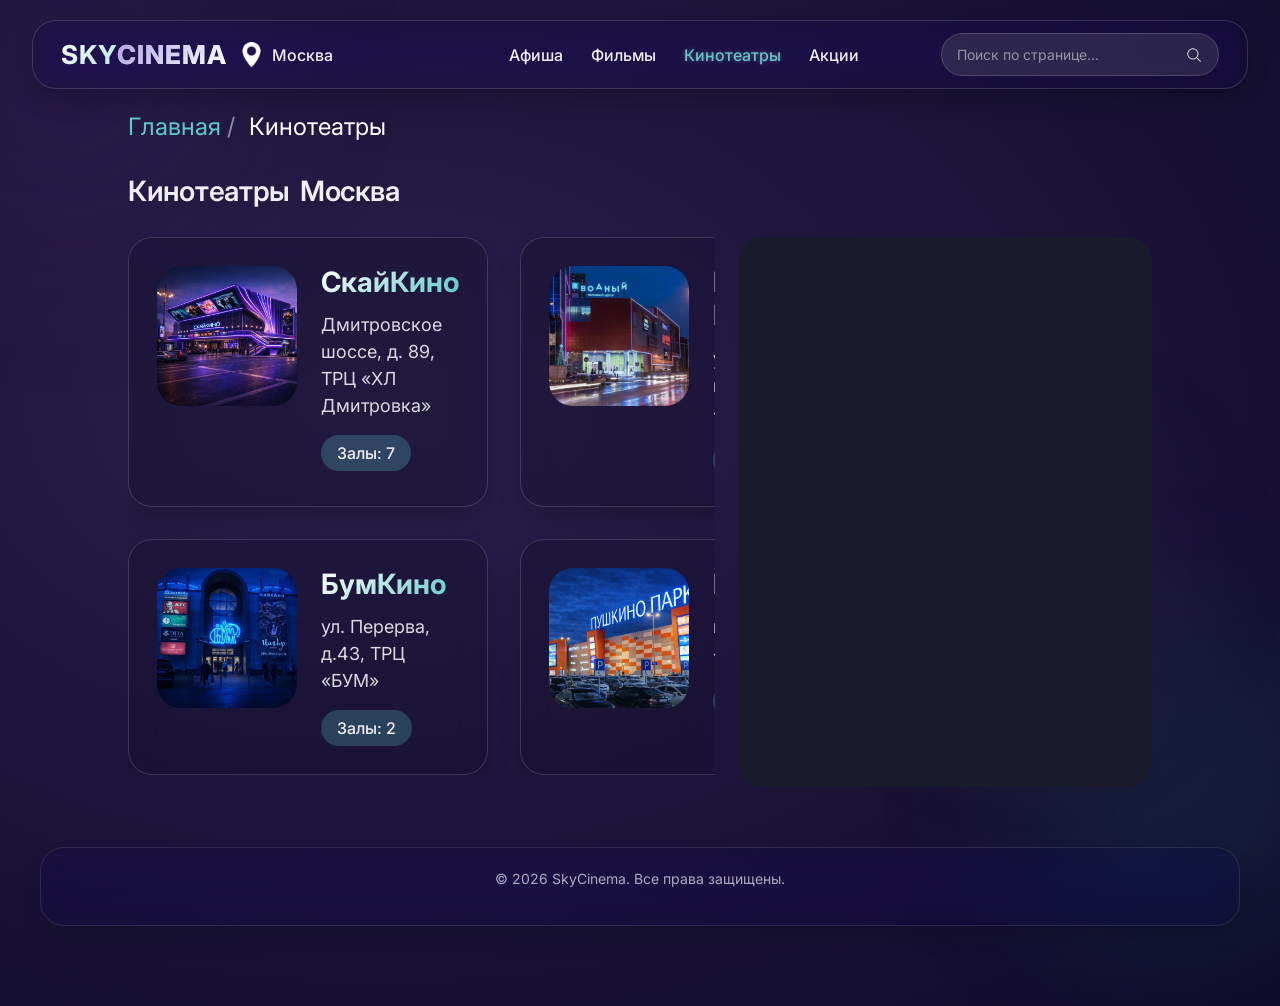
==== commit 0eb00cde: "Update cinema.html" ====
--- a/pages/cinema.html
+++ b/pages/cinema.html
@@ -9,9 +9,7 @@
     <link rel="stylesheet" href="../css/style.css">
     <link rel="stylesheet" href="../css/carts.css">
     <link rel="stylesheet" href="../css/modal.css">
-    <link rel="stylesheet" href="../css/large.css">
-    <link rel="stylesheet" href="../css/laptop.css">
-    <link rel="stylesheet" href="../css/mobile.css">
+    <link rel="stylesheet" href="../css/responsive.css">
     <link rel="shortcut icon" href="../media/favicon.ico">
     <script src="https://api-maps.yandex.ru/2.1/?apikey=a239d242-d6cf-4985-a459-db777a291348&lang=ru_RU"></script>
 </head>
@@ -23,13 +21,16 @@
 
     <header class="glass">
         <div class="logo-city-group">
-            <div class="logo">SKY<span>CINEMA</span></div>
+            <div class="logo">
+                <a href="../index.html" style="text-decoration: none; color: inherit;">SKY<span>CINEMA</span></a>
+            </div>
             <div class="city-selector">
                 <img src="../media/map.png" alt="карта" height="25">
-                <select id="citySelectHeader" class="glass-select"></select>
+                <select id="citySelectHeader" class="glass-select-header"></select>
             </div>
         </div>
-        <nav>
+
+        <nav class="desktop-nav">
             <ul>
                 <li><a href="../index.html">Афиша</a></li>
                 <li><a href="films.html">Фильмы</a></li>
@@ -37,13 +38,25 @@
                 <li><a href="stocks.html">Акции</a></li>
             </ul>
         </nav>
+
         <div class="header-right">
-            <div class="search-box">
-                <input type="text" id="searchInput" placeholder="Поиск по страницам..." class="glass-input">
+            <div class="search-box d-none d-md-flex">
+                <input type="text" id="searchInput" placeholder="Поиск по странице..." class="glass-input">
                 <img src="../media/magnifier.png" alt="Поиск" class="search-icon">
+            </div>
+            <div class="burger-menu" id="burgerBtn">
+                <span></span><span></span><span></span>
             </div>
         </div>
     </header>
+    <div class="mobile-nav-container" id="mobileNav">
+        <ul class="mobile-ul">
+            <li><a href="../index.html">Афиша</a></li>
+            <li><a href="films.html">Фильмы</a></li>
+            <li><a href="cinema.html">Кинотеатры</a></li>
+            <li><a href="stocks.html">Акции</a></li>
+        </ul>
+    </div>
 
     <main class="cinemas-main">
         <div class="container-fluid px-lg-5 px-md-4 px-3">
@@ -76,4 +89,4 @@
     <script src="../js/cinema.js"></script>
 </body>
 
-</html>+</html>
--- a/css/style.css
+++ b/css/style.css
@@ -63,8 +63,13 @@
 }
 
 @keyframes floatOrb {
-    0% { transform: translate(0, 0) scale(1); }
-    100% { transform: translate(3%, 5%) scale(1.1); }
+    0% {
+        transform: translate(0, 0) scale(1);
+    }
+
+    100% {
+        transform: translate(3%, 5%) scale(1.1);
+    }
 }
 
 /* Glass-эффект */
@@ -296,8 +301,9 @@
     border: 1px solid rgba(255, 255, 255, 0.25);
     color: white;
 }
+
 .btn-secondary:hover {
-    background: rgba(255,255,255,0.3);
+    background: rgba(255, 255, 255, 0.3);
     color: white;
 }
 
@@ -485,6 +491,7 @@
     color: #0a0718;
     border: none;
 }
+
 #confirmTicket:hover {
     background: #fff;
     color: #0a0718;
@@ -499,41 +506,42 @@
 
 /* Страница отдельного фильма */
 .movie-detail {
-    display: flex;
     gap: 40px;
     padding: 30px;
     margin-top: 30px;
     margin-bottom: 30px;
     flex-wrap: wrap;
 }
+
 .movie-detail-poster {
-    flex: 1 1 300px;
-    min-width: 250px;
-    max-width: 480px;
-    margin-right: 6em;
+    width: 100%;
     position: relative;
-}
+    margin-bottom: 20px;
+}
+
 .movie-detail-poster img {
     width: 100%;
     height: auto;
     border-radius: 20px;
 }
-.movie-detail-info {
-    flex: 1;
-}
+
 .movie-detail-info h1 {
     font-size: 32px;
     margin-bottom: 12px;
 }
+
 .detail-meta {
     display: flex;
     gap: 20px;
     margin: 15px 0;
     flex-wrap: wrap;
 }
-.detail-actors, .detail-description {
+
+.detail-actors,
+.detail-description {
     margin-top: 15px;
 }
+
 .movie-schedule {
     margin-top: 30px;
 }
@@ -544,24 +552,29 @@
     margin: 0 -10px;
     padding: 10px 0;
 }
+
 .carousel-track-wrapper {
     overflow: hidden;
     padding: 10px 0;
 }
+
 .carousel-track {
     display: flex;
     gap: 20px;
     transition: opacity 0.15s ease;
     justify-content: flex-start;
 }
+
 .carousel-track .movie-card {
     flex: 0 0 auto;
     width: 200px;
 }
+
 .carousel-track .movie-card:hover {
     transform: translateY(-6px);
     border-color: var(--accent-soft-teal);
 }
+
 .carousel-track .poster {
     width: 100%;
     aspect-ratio: 2 / 3;
@@ -571,11 +584,13 @@
     margin-bottom: 14px;
     position: relative;
 }
+
 .carousel-track .movie-info {
     flex: 1;
     display: flex;
     flex-direction: column;
 }
+
 .carousel-track .movie-info h3 {
     font-size: 15px;
     font-weight: 600;
@@ -585,6 +600,7 @@
     overflow: hidden;
     min-height: 40px;
 }
+
 .carousel-track .movie-info p {
     font-size: 13px;
     line-height: 1.4;
@@ -594,11 +610,14 @@
     overflow: hidden;
     min-height: 34px;
 }
+
 .carousel-track .card-footer {
     gap: 8px;
     padding-top: 8px;
 }
-.gallery-prev, .gallery-next {
+
+.gallery-prev,
+.gallery-next {
     background: rgba(0, 0, 0, 0.7);
     border: 2px solid var(--accent-soft-teal);
     color: var(--accent-soft-teal);
@@ -614,19 +633,24 @@
     justify-content: center;
     flex-shrink: 0;
 }
-.gallery-prev:hover, .gallery-next:hover {
+
+.gallery-prev:hover,
+.gallery-next:hover {
     background: var(--accent-soft-teal);
     color: #0a0718;
 }
+
 .movie-gallery {
     margin-top: 15px;
 }
+
 .gallery-carousel {
     display: flex;
     align-items: center;
     justify-content: center;
     gap: 12px;
 }
+
 .gallery-track {
     flex: 1;
     max-width: 400px;
@@ -634,8 +658,9 @@
     aspect-ratio: 16 / 9;
     overflow: hidden;
     border-radius: 20px;
-    background: rgba(0,0,0,0.2);
-}
+    background: rgba(0, 0, 0, 0.2);
+}
+
 .gallery-track .gallery-img {
     width: 100%;
     height: 100%;
@@ -643,28 +668,33 @@
     display: none;
     border-radius: 20px;
 }
+
 .gallery-track .gallery-img:first-child {
     display: block;
 }
+
 .carousel-track .movie-year {
     padding: 4px 10px;
     font-size: 12px;
 }
+
 .carousel-track .btn-card {
     padding: 5px 12px;
     font-size: 12px;
 }
+
 .carousel-track .age-badge {
     top: 12px;
     right: 12px;
     padding: 4px 10px;
     font-size: 12px;
 }
+
 .carousel-btn {
     position: absolute;
     top: 50%;
     transform: translateY(-50%);
-    background: rgba(0,0,0,0.6);
+    background: rgba(0, 0, 0, 0.6);
     border: none;
     color: white;
     font-size: 28px;
@@ -678,13 +708,16 @@
     justify-content: center;
     transition: 0.2s;
 }
+
 .carousel-btn:hover {
     background: var(--accent-soft-teal);
     color: #0a0718;
 }
+
 .prev-btn {
     left: -20px;
 }
+
 .next-btn {
     right: -20px;
 }
@@ -695,6 +728,7 @@
         align-items: center;
         text-align: center;
     }
+
     .movie-detail-poster {
         flex: 0 0 auto;
         max-width: 200px;
@@ -731,6 +765,7 @@
     margin-top: 30px;
     grid-template-columns: repeat(3, 1fr);
 }
+
 .stock-card {
     position: relative;
     height: 380px;
@@ -740,30 +775,46 @@
     transition: all 0.4s cubic-bezier(0.175, 0.885, 0.32, 1.275);
     border: 1px solid var(--glass-border);
 }
+
 .stock-card::before {
     content: '';
     position: absolute;
-    top: 0; left: 0; width: 100%; height: 100%;
+    top: 0;
+    left: 0;
+    width: 100%;
+    height: 100%;
     background: radial-gradient(circle at var(--x, 50%) var(--y, 50%), rgba(93, 201, 201, 0.3) 0%, transparent 60%);
     opacity: 0;
     transition: opacity 0.3s;
     pointer-events: none;
     z-index: 2;
 }
+
 .stock-card:hover {
     transform: translateY(-10px);
     border-color: var(--accent-soft-teal);
     box-shadow: 0 15px 45px rgba(93, 201, 201, 0.2);
 }
-.stock-card:hover::before { opacity: 1; }
+
+.stock-card:hover::before {
+    opacity: 1;
+}
+
 .stock-card img {
-    width: 100%; height: 100%;
+    width: 100%;
+    height: 100%;
     object-fit: cover;
     transition: transform 0.6s ease;
 }
-.stock-card:hover img { transform: scale(1.08); }
+
+.stock-card:hover img {
+    transform: scale(1.08);
+}
+
 .stock-info {
-    position: absolute; bottom: 0; width: 100%;
+    position: absolute;
+    bottom: 0;
+    width: 100%;
     padding: 25px;
     background: linear-gradient(to top, rgba(10, 7, 24, 0.9), transparent);
     backdrop-filter: blur(8px);
@@ -776,8 +827,17 @@
     font-size: 1.5em;
     color: rgba(255, 255, 255, 0.5);
 }
-.breadcrumbs a { color: var(--accent-soft-teal); text-decoration: none; }
-.breadcrumbs span { color: white; margin-left: 8px; }
+
+.breadcrumbs a {
+    color: var(--accent-soft-teal);
+    text-decoration: none;
+}
+
+.breadcrumbs span {
+    color: white;
+    margin-left: 8px;
+}
+
 .stock-hero {
     width: 100%;
     height: 500px;
@@ -786,7 +846,13 @@
     margin-bottom: 40px;
     border: 1px solid var(--glass-border);
 }
-.stock-hero img { width: 100%; height: 100%; object-fit: cover; }
+
+.stock-hero img {
+    width: 100%;
+    height: 100%;
+    object-fit: cover;
+}
+
 .stock-detail-content h1 {
     font-size: 48px;
     font-weight: 800;
@@ -796,18 +862,38 @@
     background-clip: text;
     color: transparent;
 }
+
 .stock-description {
     font-size: 18px;
     line-height: 1.8;
     padding: 40px;
     max-width: 900px;
 }
-@media (max-width: 1500px) { .stocks-grid { grid-template-columns: repeat(3, 1fr); } }
-@media (max-width: 992px) { .stocks-grid { grid-template-columns: repeat(2, 1fr); } }
+
+@media (max-width: 1500px) {
+    .stocks-grid {
+        grid-template-columns: repeat(3, 1fr);
+    }
+}
+
+@media (max-width: 992px) {
+    .stocks-grid {
+        grid-template-columns: repeat(2, 1fr);
+    }
+}
+
 @media (max-width: 767px) {
-    .stocks-grid { grid-template-columns: 1fr; }
-    .stock-hero { height: 300px; }
-    .stock-detail-content h1 { font-size: 32px; }
+    .stocks-grid {
+        grid-template-columns: 1fr;
+    }
+
+    .stock-hero {
+        height: 300px;
+    }
+
+    .stock-detail-content h1 {
+        font-size: 32px;
+    }
 }
 
 /* Двухколоночная страница акции */
@@ -818,6 +904,7 @@
     margin: 30px 0 60px;
     flex-wrap: wrap;
 }
+
 .stock-image-col {
     flex: 1;
     min-width: 280px;
@@ -825,16 +912,19 @@
     overflow: hidden;
     border: 1px solid var(--glass-border);
 }
+
 .stock-image-col img {
     width: 100%;
     height: auto;
     display: block;
     object-fit: cover;
 }
+
 .stock-text-col {
     flex: 1;
     min-width: 280px;
 }
+
 .stock-text-col h1 {
     font-size: 48px;
     font-weight: 800;
@@ -844,16 +934,19 @@
     background-clip: text;
     color: transparent;
 }
+
 .stock-full-desc {
     font-size: 18px;
     line-height: 1.7;
     color: var(--text-light);
 }
+
 @media (max-width: 768px) {
     .stock-detail-two-columns {
         flex-direction: column;
         gap: 24px;
     }
+
     .stock-text-col h1 {
         font-size: 32px;
     }
@@ -864,31 +957,20 @@
     font-size: 1.2rem;
     margin: 20px 0 10px;
     padding-bottom: 5px;
-    border-bottom: 1px solid rgba(255,255,255,0.2);
-}
+    border-bottom: 1px solid rgba(255, 255, 255, 0.2);
+}
+
 .session-cinema-group {
     margin: 15px 0 10px 15px;
 }
+
 .session-cinema-group strong {
     display: block;
     margin-bottom: 8px;
     color: var(--accent-soft-teal);
 }
+
 .session-item {
     margin-left: 20px;
     margin-bottom: 8px;
 }
-
-
-/* Фикс шапки на мобильных */
-@media (max-width: 767px) {
-    .desktop-nav {
-        display: none !important;
-    }
-    .mobile-menu {
-        display: none;
-    }
-    .mobile-menu.open {
-        display: block !important;
-    }
-}
--- a/css/responsive.css
+++ b/css/responsive.css
@@ -0,0 +1,854 @@
+/* responsive.css */
+.burger-menu,
+.mobile-nav-container {
+    display: none;
+}
+
+@media (min-width: 1200px) {
+    .carousel-track .movie-card {
+        padding: 16px;
+    }
+
+    .carousel-track .movie-info h3 {
+        font-size: 16px;
+        max-height: 44px;
+        min-height: 44px;
+    }
+
+    .carousel-track .movie-info p {
+        font-size: 13px;
+        max-height: 36px;
+        min-height: 36px;
+    }
+
+    .carousel-track .movie-year {
+        font-size: 12px;
+        padding: 4px 10px;
+    }
+
+    .carousel-track .btn-card {
+        font-size: 12px;
+        padding: 5px 12px;
+    }
+
+    .carousel-track .age-badge {
+        font-size: 12px;
+        padding: 4px 10px;
+    }
+
+    .modal-xl {
+        max-width: 85vw;
+    }
+
+    .seat {
+        width: 36px;
+        height: 36px;
+        font-size: 12px;
+    }
+
+    .row-label {
+        width: 45px;
+        font-size: 13px;
+    }
+}
+
+@media (min-width: 1500px) {
+    .carousel-track .movie-card {
+        padding: 16px;
+    }
+
+    .carousel-track .movie-info h3 {
+        font-size: 17px;
+        max-height: 44px;
+        min-height: 44px;
+    }
+
+    .carousel-track .movie-info p {
+        font-size: 14px;
+        max-height: 36px;
+        min-height: 36px;
+    }
+
+    .carousel-track .movie-year {
+        font-size: 13px;
+        padding: 4px 12px;
+    }
+
+    .carousel-track .btn-card {
+        font-size: 13px;
+        padding: 6px 14px;
+    }
+
+    .carousel-track .age-badge {
+        font-size: 13px;
+        padding: 4px 10px;
+    }
+
+    .modal-xl {
+        max-width: 70vw;
+    }
+
+    .movie-info-modal h3 {
+        font-size: 1.8rem;
+    }
+
+    .seat {
+        width: 38px;
+        height: 38px;
+        font-size: 13px;
+    }
+
+    .row-label {
+        width: 50px;
+        font-size: 14px;
+    }
+
+    .legend {
+        font-size: 14px;
+        gap: 30px;
+    }
+
+    .selected-seat-info {
+        font-size: 16px;
+    }
+
+    .ticket-price {
+        font-size: 1.5rem;
+    }
+
+    .stocks-grid {
+        grid-template-columns: repeat(4, 1fr);
+        gap: 40px;
+    }
+
+    .stock-card {
+        height: 450px;
+    }
+}
+
+@media (min-width: 1600px) {
+    .seat {
+        width: 45px;
+        height: 45px;
+        font-size: 14px;
+    }
+
+    .row-label {
+        width: 60px;
+        font-size: 16px;
+    }
+
+    .ticket-price {
+        font-size: 1.7rem;
+    }
+}
+
+@media (min-width: 768px) and (max-width: 1199px) {
+    main {
+        padding: 0 40px;
+    }
+
+    .hero h1 {
+        font-size: 42px;
+    }
+
+    .hero-content {
+        max-width: 70%;
+    }
+
+    .calendar-container {
+        flex: 0 0 400px;
+        max-width: 400px;
+    }
+
+    .calendar-day {
+        width: 38px;
+        font-size: 13px;
+    }
+
+    .carousel-track .movie-card {
+        padding: 12px;
+    }
+
+    .carousel-track .movie-info h3 {
+        font-size: 14px;
+        max-height: 38px;
+        min-height: 38px;
+    }
+
+    .carousel-track .movie-info p {
+        font-size: 12px;
+        max-height: 30px;
+        min-height: 30px;
+        margin-bottom: 8px;
+    }
+
+    .carousel-track .movie-year {
+        font-size: 11px;
+        padding: 3px 8px;
+    }
+
+    .carousel-track .btn-card {
+        font-size: 11px;
+        padding: 4px 10px;
+    }
+
+    .carousel-track .age-badge {
+        font-size: 11px;
+        padding: 3px 8px;
+        top: 10px;
+        right: 10px;
+    }
+
+    .modal-xl {
+        max-width: 90vw;
+    }
+
+    .seat {
+        width: 32px;
+        height: 32px;
+        font-size: 11px;
+    }
+
+    .row-label {
+        width: 40px;
+        font-size: 12px;
+    }
+}
+
+@media (max-width: 991px) {
+    header {
+        margin: 10px 15px;
+        padding: 8px 15px;
+    }
+
+    header nav.desktop-nav {
+        display: none;
+    }
+
+    .burger-menu {
+        display: flex !important;
+        flex-direction: column;
+        justify-content: space-between;
+        width: 28px;
+        height: 20px;
+        z-index: 3001;
+        cursor: pointer;
+    }
+
+    .burger-menu span {
+        height: 2px;
+        background: white;
+        transition: 0.3s;
+    }
+
+    .burger-menu.active span:nth-child(1) {
+        transform: translateY(9px) rotate(45deg);
+    }
+
+    .burger-menu.active span:nth-child(2) {
+        opacity: 0;
+    }
+
+    .burger-menu.active span:nth-child(3) {
+        transform: translateY(-9px) rotate(-45deg);
+    }
+
+    .mobile-nav-container {
+        display: block;
+        position: fixed;
+        top: 80px;
+        right: 20px;
+        width: auto;
+        min-width: 200px;
+        max-width: 280px;
+        background: rgba(20, 15, 45, 0.95);
+        backdrop-filter: blur(16px);
+        border-radius: 20px;
+        border: 1px solid rgba(255, 255, 255, 0.2);
+        padding: 12px 0;
+        z-index: 3000;
+        opacity: 0;
+        visibility: hidden;
+        transform: translateY(-10px);
+        transition: opacity 0.2s ease, visibility 0.2s, transform 0.2s;
+        box-shadow: 0 8px 20px rgba(0, 0, 0, 0.3);
+    }
+
+    .mobile-nav-container.active {
+        opacity: 1;
+        visibility: visible;
+        transform: translateY(0);
+    }
+
+    .mobile-ul {
+        list-style: none;
+        margin: 0;
+        padding: 0;
+        display: flex;
+        flex-direction: column;
+    }
+
+    .mobile-ul li {
+        margin: 0;
+        padding: 0;
+    }
+
+    .mobile-ul li a {
+        display: block;
+        padding: 12px 20px;
+        font-size: 16px;
+        font-weight: 500;
+        color: white;
+        text-decoration: none;
+        transition: background 0.2s;
+        white-space: nowrap;
+    }
+
+    .mobile-ul li a:hover {
+        background: rgba(93, 201, 201, 0.2);
+        color: var(--accent-soft-teal);
+    }
+
+    .hero {
+        padding: 30px;
+        flex-direction: column;
+        text-align: center;
+    }
+
+    .hero-content {
+        max-width: 100%;
+    }
+
+    .hero h1 {
+        font-size: 36px;
+    }
+
+    .hero-btns {
+        justify-content: center;
+    }
+
+    .calendar-container {
+        margin-bottom: 20px;
+    }
+
+    .calendar-days {
+        grid-template-columns: repeat(7, 1fr) !important;
+        gap: 2px !important;
+    }
+
+    .calendar-day {
+        width: 100% !important;
+        max-width: 35px;
+        height: 35px;
+        font-size: 12px !important;
+    }
+
+    .calendar-weekdays span {
+        font-size: 10px;
+    }
+}
+
+@media (max-width: 767px) {
+    .cinemas-grid {
+        grid-template-columns: 1fr;
+    }
+
+    .filters-group .filter-btn:not(.mobile-filter-btn) {
+        display: none;
+    }
+
+    .films-header {
+        display: flex;
+        justify-content: space-between;
+        align-items: center;
+        flex-direction: row;
+        gap: 16px;
+    }
+
+    .films-header .section-title {
+        margin-bottom: 0;
+    }
+
+    .mobile-filter-btn {
+        margin-left: auto;
+    }
+
+    .cinema-card {
+        position: relative;
+        flex-direction: column !important;
+        padding: 0 !important;
+        height: 280px;
+        overflow: hidden;
+        gap: 0;
+        text-align: left;
+    }
+
+    .cinema-card .cinema-card-image {
+        position: absolute;
+        top: 0;
+        left: 0;
+        width: 100%;
+        height: 100%;
+        border-radius: 0;
+    }
+
+    .cinema-card .cinema-card-image img {
+        width: 100%;
+        height: 100%;
+        object-fit: cover;
+        border-radius: var(--card-radius);
+    }
+
+    .cinema-card .cinema-card-info {
+        position: absolute;
+        bottom: 0;
+        left: 0;
+        width: 100%;
+        padding: 24px;
+        background: linear-gradient(to top, rgba(10, 7, 24, 0.9), transparent);
+        backdrop-filter: blur(8px);
+        border-radius: 0 0 var(--card-radius) var(--card-radius);
+        z-index: 2;
+        text-align: left;
+    }
+
+    .cinema-card .cinema-card-info h3 {
+        font-size: 20px;
+        margin-bottom: 8px;
+        background: linear-gradient(135deg, #fff, var(--accent-soft-teal));
+        -webkit-background-clip: text;
+        background-clip: text;
+        color: transparent;
+    }
+
+    .cinema-card .cinema-card-info p {
+        font-size: 14px;
+        margin-bottom: 12px;
+        opacity: 0.9;
+    }
+
+    .cinema-card .cinema-halls {
+        font-size: 14px;
+        background: rgba(93, 201, 201, 0.25);
+        padding: 4px 12px;
+        border-radius: 30px;
+        display: inline-block;
+    }
+
+    .logo {
+        font-size: 20px;
+    }
+
+    .city-selector {
+        flex-shrink: 1;
+        min-width: 0;
+    }
+
+    .city-selector select {
+        font-size: 14px;
+        padding: 2px 20px 2px 4px;
+        max-width: none;
+        width: auto;
+        text-overflow: clip;
+        white-space: nowrap;
+    }
+
+    .city-selector img {
+        height: 16px;
+        flex-shrink: 0;
+    }
+
+    main {
+        padding: 0 10px;
+    }
+
+    .hero {
+        padding: 20px;
+    }
+
+    .hero h1 {
+        font-size: 28px;
+    }
+
+    .hero p {
+        font-size: 14px;
+    }
+
+    .hero-btns {
+        flex-direction: column;
+        gap: 10px;
+    }
+
+    .btn-primary,
+    .btn-secondary {
+        padding: 8px 20px;
+        font-size: 14px;
+    }
+
+    .custom-carousel {
+        position: relative;
+        margin: 0;
+        padding: 5px 0;
+    }
+
+    .carousel-track-wrapper {
+        overflow: hidden;
+        padding: 10px 0;
+    }
+
+    .carousel-track {
+        display: flex;
+        gap: 12px;
+        justify-content: flex-start;
+        padding: 5px 15px;
+    }
+
+    .carousel-track .movie-card {
+        padding: 8px;
+    }
+
+    .carousel-track .movie-info h3 {
+        font-size: 12px;
+        max-height: 32px;
+        min-height: 32px;
+    }
+
+    .carousel-track .movie-info p {
+        font-size: 10px;
+        max-height: 26px;
+        min-height: 26px;
+    }
+
+    .carousel-track .movie-year {
+        font-size: 9px;
+        padding: 2px 6px;
+    }
+
+    .carousel-track .btn-card {
+        font-size: 9px;
+        padding: 3px 6px;
+    }
+
+    .custom-carousel .carousel-btn {
+        width: 40px;
+        height: 40px;
+    }
+
+    .custom-carousel .carousel-btn img {
+        width: 24px;
+        height: 24px;
+    }
+
+    .custom-carousel .prev-btn {
+        left: 0;
+    }
+
+    .custom-carousel .next-btn {
+        right: 0;
+    }
+
+    .title-mobile-wrapper {
+        display: flex;
+        justify-content: space-between;
+        align-items: center;
+        width: 100%;
+    }
+
+    .films-header {
+        flex-direction: column;
+        gap: 15px;
+    }
+
+    .desktop-filters-only {
+        display: none !important;
+    }
+
+    .mobile-only-filter-icon {
+        display: block;
+    }
+
+    .seat {
+        width: 28px;
+        height: 28px;
+        font-size: 10px;
+    }
+
+    .row-label {
+        width: 32px;
+        font-size: 9px;
+    }
+
+    .seats-container {
+        max-height: 55vh;
+    }
+
+    .prev-btn {
+        left: 0;
+    }
+
+    .next-btn {
+        right: 0;
+    }
+
+    .movies-grid {
+        display: grid;
+        grid-template-columns: repeat(2, 1fr);
+        gap: 12px;
+    }
+
+    .movies-grid .movie-card {
+        padding: 8px;
+    }
+
+    .movies-grid .poster {
+        margin-bottom: 8px;
+        border-radius: 12px;
+    }
+
+    .movies-grid .movie-info h3 {
+        font-size: 13px;
+        line-height: 1.3;
+        max-height: 34px;
+        min-height: 34px;
+        overflow: hidden;
+    }
+
+    .movies-grid .movie-info p {
+        font-size: 10px;
+        margin-bottom: 6px;
+    }
+
+    .movies-grid .age-badge {
+        top: 8px;
+        right: 8px;
+        padding: 2px 6px;
+        font-size: 9px;
+    }
+
+    .movies-grid .movie-year {
+        font-size: 9px;
+        padding: 2px 5px;
+    }
+
+    .movies-grid .btn-card {
+        font-size: 9px;
+        padding: 3px 6px;
+    }
+
+    .movies-grid .card-footer {
+        padding-top: 6px;
+        gap: 4px;
+    }
+
+    .films-header {
+        flex-direction: column;
+        align-items: flex-start;
+        gap: 12px;
+    }
+
+    .filters-group {
+        display: flex;
+        flex-wrap: wrap;
+        gap: 8px;
+        width: 100%;
+    }
+
+    .filter-btn,
+    #genreFilter {
+        font-size: 14px;
+        padding: 6px 12px;
+        min-width: auto;
+        flex: 1 0 auto;
+    }
+
+    #genreFilter {
+        background: rgba(255, 255, 255, 0.1);
+        border-radius: 40px;
+        border: 1px solid var(--glass-border);
+        color: white;
+    }
+
+    .calendar-glass {
+        padding: 12px;
+    }
+
+    .calendar-header {
+        font-size: 1rem;
+    }
+
+    .calendar-days {
+        grid-template-columns: repeat(7, 1fr);
+        gap: 4px;
+        width: 100%;
+    }
+
+    .calendar-day {
+        width: 100%;
+        max-width: 40px;
+        aspect-ratio: 1 / 1;
+        font-size: 13px;
+        padding: 0;
+        display: flex;
+        align-items: center;
+        justify-content: center;
+        margin: 0 auto;
+    }
+
+    .calendar-weekdays span {
+        font-size: 11px;
+        opacity: 0.6;
+    }
+
+    .sessions-container {
+        padding: 12px;
+    }
+
+    .cinema-tab {
+        padding: 4px 12px;
+        font-size: 12px;
+    }
+
+    .session-item {
+        padding: 8px 12px;
+        flex-direction: column;
+        align-items: flex-start;
+        gap: 8px;
+    }
+
+    .session-time {
+        font-size: 14px;
+    }
+
+    .session-movie {
+        font-size: 12px;
+    }
+
+    .btn-buy {
+        padding: 4px 12px;
+        font-size: 11px;
+        width: auto;
+    }
+
+    .cinemas-main {
+        padding: 0 0px;
+    }
+
+    .section-title {
+        font-size: 24px;
+        flex-wrap: wrap;
+        word-break: break-word;
+    }
+
+    .movie-detail {
+        padding: 16px;
+        flex-direction: column;
+    }
+
+    .movie-detail-poster {
+        max-width: 200px;
+        margin: 0 auto;
+    }
+
+    .movie-detail-info h1 {
+        font-size: 24px;
+    }
+
+    .detail-meta {
+        gap: 12px;
+        font-size: 13px;
+    }
+
+    .detail-actors,
+    .detail-description {
+        font-size: 13px;
+    }
+
+    .gallery-track {
+        max-width: 220px;
+    }
+
+    .gallery-prev,
+    .gallery-next {
+        width: 32px;
+        height: 32px;
+        font-size: 20px;
+    }
+
+    .stocks-grid {
+        grid-template-columns: 1fr;
+        gap: 24px;
+    }
+
+    .stock-card {
+        height: 300px;
+    }
+
+    .stock-hero {
+        height: 250px;
+    }
+
+    .stock-detail-content h1 {
+        font-size: 28px;
+    }
+
+    .breadcrumbs {
+        font-size: 13px;
+        margin: 15px 0;
+    }
+
+    .section-title,
+    .hero-content,
+    .movie-detail-info,
+    .detail-meta,
+    .detail-actors,
+    .detail-description,
+    .breadcrumbs,
+    .cinema-card-info,
+    .stock-info h3,
+    .stock-full-desc,
+    .films-header .section-title,
+    .sessions-container,
+    .calendar-glass,
+    .session-item,
+    .cinema-tab,
+    .movies-grid .movie-card .movie-info {
+        text-align: left;
+    }
+
+    .hero-btns,
+    .modal-footer-buttons,
+    .success-buttons {
+        text-align: center;
+        justify-content: center;
+    }
+
+    footer {
+        margin: 30px 15px 10px;
+        padding: 12px;
+        font-size: 11px;
+    }
+}
+
+@media (max-width: 400px) {
+    .calendar-day {
+        font-size: 11px;
+    }
+
+    .hero h1 {
+        font-size: 24px;
+    }
+
+    .logo-city-group {
+        gap: 5px;
+    }
+
+    .city-selector select {
+        font-size: 12px;
+        padding-right: 16px;
+    }
+
+    .movies-grid {
+        gap: 8px;
+    }
+}
